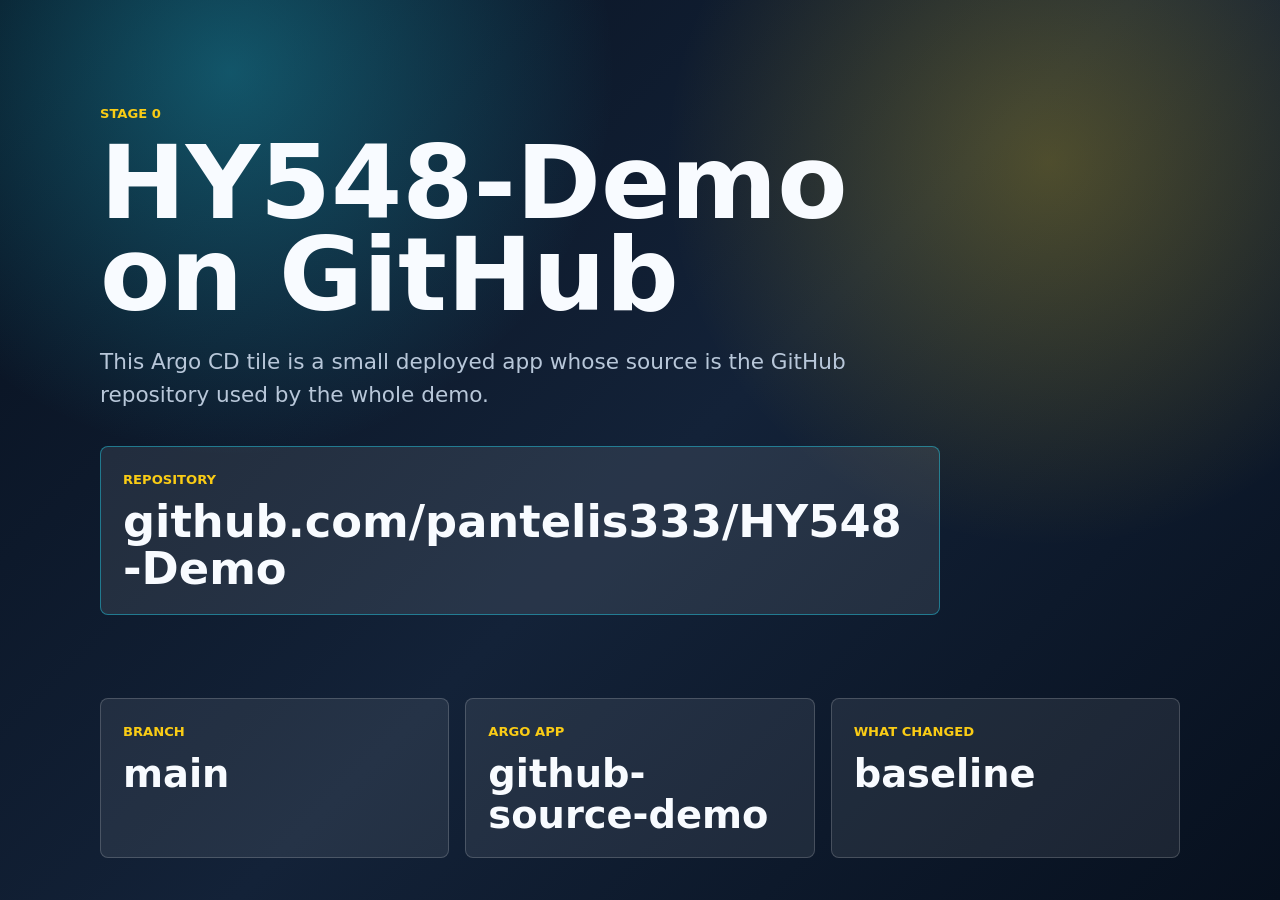
==== k8s/github-source-demo/site/index.html @ 2d61c533 "Add GitHub source demo application" ====
<!doctype html>
<html lang="en">
  <head>
    <meta charset="utf-8">
    <meta name="viewport" content="width=device-width, initial-scale=1">
    <title>HY548-Demo GitHub Source</title>
    <link rel="stylesheet" href="./styles.css">
    <script src="./app-config.js"></script>
  </head>
  <body>
    <main class="shell">
      <section class="hero" aria-label="GitHub source status">
        <p id="stage" class="eyebrow">Stage 0</p>
        <h1 id="headline">HY548-Demo on GitHub</h1>
        <p id="message" class="lede">
          This Argo CD application exists only to make the GitHub source visible as its own tile.
        </p>
        <div class="repo-panel">
          <span>Repository</span>
          <strong id="repo">github.com/pantelis333/HY548-Demo</strong>
        </div>
      </section>

      <section class="facts" aria-label="GitOps facts">
        <article>
          <span>Branch</span>
          <strong id="branch">main</strong>
        </article>
        <article>
          <span>Argo app</span>
          <strong id="appName">github-source-demo</strong>
        </article>
        <article>
          <span>What changed</span>
          <strong id="change">baseline</strong>
        </article>
      </section>
    </main>

    <script>
      const config = window.SOURCE_DEMO_CONFIG || {};
      const setText = (id, value) => {
        if (value) {
          document.getElementById(id).textContent = value;
        }
      };

      document.documentElement.style.setProperty("--accent", config.accent || "#22d3ee");
      document.documentElement.style.setProperty("--accent-two", config.accentTwo || "#facc15");
      setText("stage", config.stage);
      setText("headline", config.headline);
      setText("message", config.message);
      setText("repo", config.repo);
      setText("branch", config.branch);
      setText("appName", config.appName);
      setText("change", config.change);
    </script>
  </body>
</html>
---- k8s/github-source-demo/site/styles.css ----
:root {
  --accent: #22d3ee;
  --accent-two: #facc15;
  --bg: #08111f;
  --panel: rgba(255, 255, 255, 0.09);
  --line: rgba(255, 255, 255, 0.18);
  --text: #f8fbff;
  --muted: #b8c7d9;
  font-family: Inter, ui-sans-serif, system-ui, -apple-system, BlinkMacSystemFont, "Segoe UI", sans-serif;
}

* {
  box-sizing: border-box;
}

body {
  min-height: 100vh;
  margin: 0;
  color: var(--text);
  background:
    radial-gradient(circle at 18% 8%, color-mix(in srgb, var(--accent) 34%, transparent), transparent 24rem),
    radial-gradient(circle at 82% 18%, color-mix(in srgb, var(--accent-two) 26%, transparent), transparent 24rem),
    linear-gradient(135deg, #07101e 0%, #132238 52%, #07101e 100%);
}

.shell {
  width: min(1080px, calc(100% - 32px));
  min-height: 100vh;
  margin: 0 auto;
  padding: 42px 0;
  display: grid;
  grid-template-rows: 1fr auto;
  gap: 20px;
}

.hero {
  min-height: 58vh;
  display: flex;
  flex-direction: column;
  justify-content: center;
}

.eyebrow,
.facts span,
.repo-panel span {
  margin: 0;
  color: var(--accent-two);
  font-size: 0.82rem;
  font-weight: 900;
  letter-spacing: 0;
  text-transform: uppercase;
}

h1 {
  max-width: 880px;
  margin: 16px 0 0;
  font-size: clamp(3rem, 8vw, 7rem);
  line-height: 0.9;
  letter-spacing: 0;
}

.lede {
  max-width: 760px;
  margin: 24px 0 0;
  color: var(--muted);
  font-size: clamp(1.1rem, 2.2vw, 1.35rem);
  line-height: 1.55;
}

.repo-panel {
  width: min(100%, 840px);
  margin-top: 34px;
  border: 1px solid color-mix(in srgb, var(--accent) 46%, transparent);
  border-radius: 8px;
  padding: 22px;
  background: var(--panel);
}

.repo-panel strong {
  display: block;
  margin-top: 10px;
  overflow-wrap: anywhere;
  font-size: clamp(1.35rem, 3.8vw, 2.8rem);
  line-height: 1.05;
}

.facts {
  display: grid;
  grid-template-columns: repeat(3, minmax(0, 1fr));
  gap: 16px;
}

.facts article {
  min-height: 140px;
  border: 1px solid var(--line);
  border-radius: 8px;
  padding: 22px;
  background: rgba(255, 255, 255, 0.08);
}

.facts strong {
  display: block;
  margin-top: 14px;
  font-size: clamp(1.55rem, 3vw, 2.4rem);
  line-height: 1.05;
}

@media (max-width: 760px) {
  .facts {
    grid-template-columns: 1fr;
  }
}
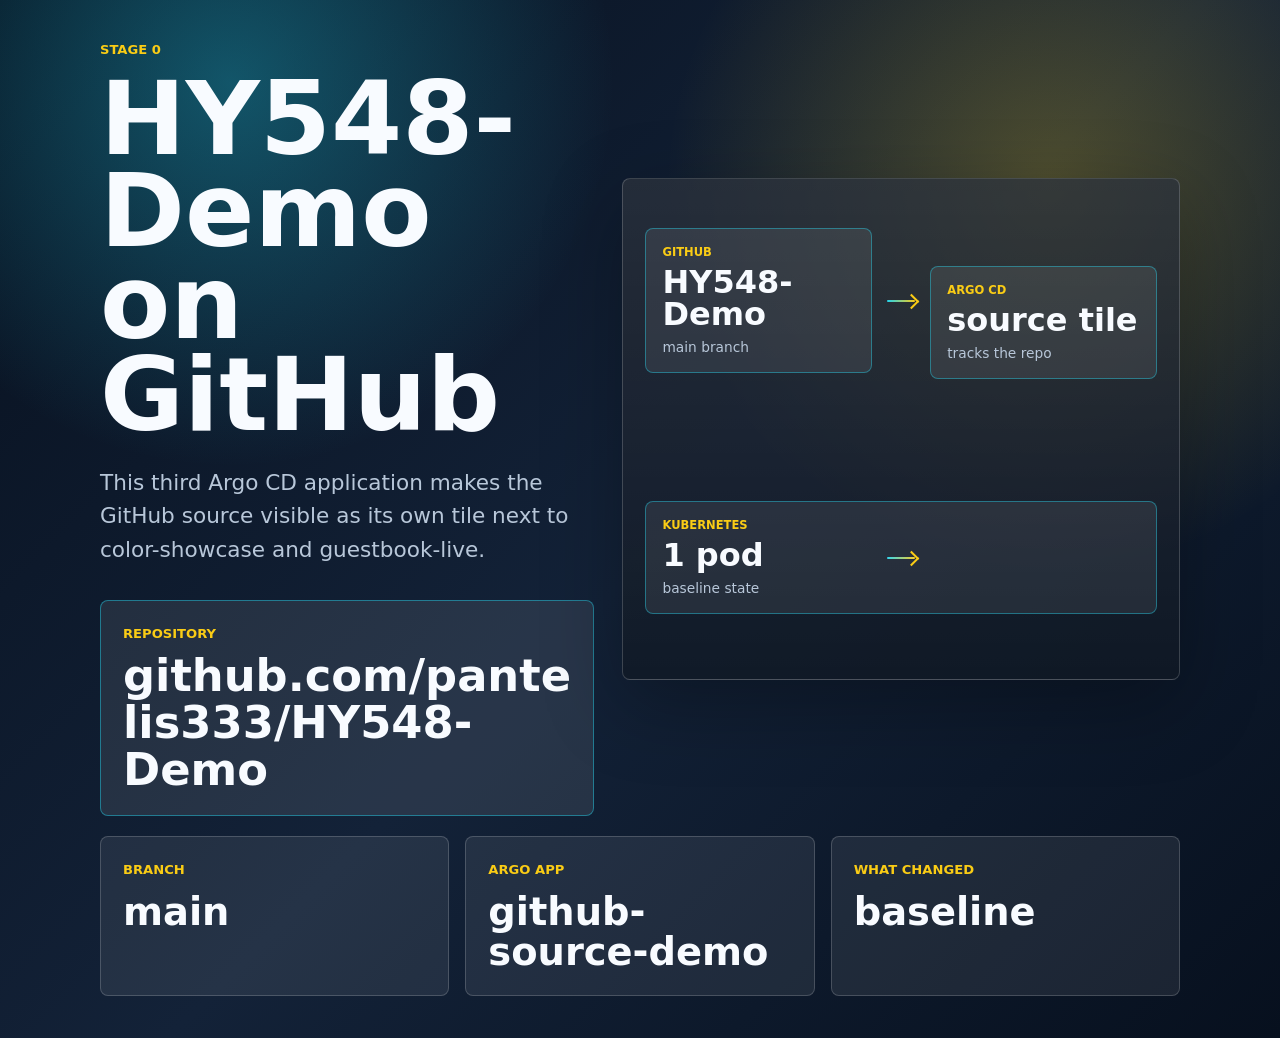
==== commit 9f51b730: "Make demos app-specific and expand source graph" ====
--- a/k8s/github-source-demo/site/index.html
+++ b/k8s/github-source-demo/site/index.html
@@ -10,14 +10,20 @@
   <body>
     <main class="shell">
       <section class="hero" aria-label="GitHub source status">
-        <p id="stage" class="eyebrow">Stage 0</p>
-        <h1 id="headline">HY548-Demo on GitHub</h1>
-        <p id="message" class="lede">
-          This Argo CD application exists only to make the GitHub source visible as its own tile.
-        </p>
-        <div class="repo-panel">
-          <span>Repository</span>
-          <strong id="repo">github.com/pantelis333/HY548-Demo</strong>
+        <div class="hero-copy">
+          <p id="stage" class="eyebrow">Stage 0</p>
+          <h1 id="headline">HY548-Demo on GitHub</h1>
+          <p id="message" class="lede">
+            This Argo CD application exists only to make the GitHub source visible as its own tile.
+          </p>
+          <div class="repo-panel">
+            <span>Repository</span>
+            <strong id="repo">github.com/pantelis333/HY548-Demo</strong>
+          </div>
+        </div>
+
+        <div class="flow-shell" aria-label="GitOps flow">
+          <div id="flow" class="flow"></div>
         </div>
       </section>
 
@@ -39,10 +45,34 @@
 
     <script>
       const config = window.SOURCE_DEMO_CONFIG || {};
+      const defaultSteps = [
+        { label: "GitHub", value: "HY548-Demo" },
+        { label: "Argo CD", value: "Application" },
+        { label: "Kubernetes", value: "1 pod" }
+      ];
       const setText = (id, value) => {
         if (value) {
           document.getElementById(id).textContent = value;
         }
+      };
+      const renderFlow = () => {
+        const steps = config.steps || defaultSteps;
+        const flow = document.getElementById("flow");
+        flow.className = `flow ${config.mode || "baseline"}`;
+        flow.innerHTML = "";
+
+        steps.forEach((step, index) => {
+          const node = document.createElement("article");
+          node.className = "flow-node";
+          node.innerHTML = `<span>${step.label}</span><strong>${step.value}</strong><small>${step.note || ""}</small>`;
+          flow.appendChild(node);
+
+          if (index < steps.length - 1) {
+            const arrow = document.createElement("div");
+            arrow.className = "flow-arrow";
+            flow.appendChild(arrow);
+          }
+        });
       };
 
       document.documentElement.style.setProperty("--accent", config.accent || "#22d3ee");
@@ -54,6 +84,7 @@
       setText("branch", config.branch);
       setText("appName", config.appName);
       setText("change", config.change);
+      renderFlow();
     </script>
   </body>
 </html>
--- a/k8s/github-source-demo/site/styles.css
+++ b/k8s/github-source-demo/site/styles.css
@@ -35,9 +35,10 @@
 
 .hero {
   min-height: 58vh;
-  display: flex;
-  flex-direction: column;
-  justify-content: center;
+  display: grid;
+  grid-template-columns: minmax(0, 0.94fr) minmax(360px, 1.06fr);
+  gap: 28px;
+  align-items: center;
 }
 
 .eyebrow,
@@ -84,6 +85,160 @@
   line-height: 1.05;
 }
 
+.flow-shell {
+  min-height: 500px;
+  border: 1px solid var(--line);
+  border-radius: 8px;
+  padding: 22px;
+  background:
+    linear-gradient(180deg, rgba(255, 255, 255, 0.12), rgba(255, 255, 255, 0.04)),
+    rgba(4, 12, 24, 0.72);
+  box-shadow: 0 24px 80px rgba(0, 0, 0, 0.28);
+}
+
+.flow {
+  min-height: 456px;
+  display: grid;
+  gap: 14px;
+  align-items: center;
+}
+
+.flow.baseline {
+  grid-template-columns: 1fr 30px 1fr;
+  grid-template-rows: 1fr 30px 1fr;
+}
+
+.flow.expanded {
+  grid-template-columns: repeat(3, minmax(0, 1fr));
+  grid-template-rows: repeat(3, minmax(112px, 1fr));
+}
+
+.flow-node {
+  min-width: 0;
+  min-height: 112px;
+  border: 1px solid color-mix(in srgb, var(--accent) 42%, transparent);
+  border-radius: 8px;
+  padding: 16px;
+  background: rgba(255, 255, 255, 0.08);
+  display: flex;
+  flex-direction: column;
+  justify-content: center;
+  gap: 7px;
+}
+
+.flow-node span {
+  color: var(--accent-two);
+  font-size: 0.72rem;
+  font-weight: 900;
+  text-transform: uppercase;
+}
+
+.flow-node strong {
+  font-size: clamp(1.25rem, 2.8vw, 2rem);
+  line-height: 1.02;
+}
+
+.flow-node small {
+  min-height: 18px;
+  color: var(--muted);
+  font-size: 0.86rem;
+  line-height: 1.35;
+}
+
+.flow-arrow {
+  justify-self: center;
+  align-self: center;
+  width: 28px;
+  height: 2px;
+  border-radius: 99px;
+  background: linear-gradient(90deg, var(--accent), var(--accent-two));
+}
+
+.flow-arrow::after {
+  content: "";
+  display: block;
+  width: 9px;
+  height: 9px;
+  margin: -4px 0 0 19px;
+  border-top: 2px solid var(--accent-two);
+  border-right: 2px solid var(--accent-two);
+  transform: rotate(45deg);
+}
+
+.flow.baseline .flow-node:nth-child(1) {
+  grid-column: 1;
+  grid-row: 1;
+}
+
+.flow.baseline .flow-arrow:nth-child(2) {
+  grid-column: 2;
+  grid-row: 1;
+}
+
+.flow.baseline .flow-node:nth-child(3) {
+  grid-column: 3;
+  grid-row: 1 / 3;
+}
+
+.flow.baseline .flow-arrow:nth-child(4) {
+  grid-column: 2;
+  grid-row: 3;
+}
+
+.flow.baseline .flow-node:nth-child(5) {
+  grid-column: 1 / 4;
+  grid-row: 3;
+}
+
+.flow.expanded .flow-node:nth-child(1) {
+  grid-column: 1;
+  grid-row: 1;
+}
+
+.flow.expanded .flow-arrow:nth-child(2) {
+  grid-column: 2;
+  grid-row: 1;
+}
+
+.flow.expanded .flow-node:nth-child(3) {
+  grid-column: 3;
+  grid-row: 1;
+}
+
+.flow.expanded .flow-arrow:nth-child(4) {
+  grid-column: 3;
+  grid-row: 2;
+  transform: rotate(90deg);
+}
+
+.flow.expanded .flow-node:nth-child(5) {
+  grid-column: 3;
+  grid-row: 3;
+}
+
+.flow.expanded .flow-arrow:nth-child(6) {
+  grid-column: 2;
+  grid-row: 3;
+  transform: rotate(180deg);
+}
+
+.flow.expanded .flow-node:nth-child(7) {
+  grid-column: 1;
+  grid-row: 3;
+}
+
+.flow.expanded .flow-arrow:nth-child(8) {
+  grid-column: 1;
+  grid-row: 2;
+  transform: rotate(270deg);
+}
+
+.flow.expanded .flow-node:nth-child(9) {
+  grid-column: 2;
+  grid-row: 2;
+  box-shadow: 0 0 0 1px color-mix(in srgb, var(--accent-two) 38%, transparent), 0 0 42px color-mix(in srgb, var(--accent) 30%, transparent);
+}
+
 .facts {
   display: grid;
   grid-template-columns: repeat(3, minmax(0, 1fr));
@@ -105,8 +260,30 @@
   line-height: 1.05;
 }
 
+@media (max-width: 900px) {
+  .hero {
+    grid-template-columns: 1fr;
+  }
+}
+
 @media (max-width: 760px) {
   .facts {
     grid-template-columns: 1fr;
   }
-}
+
+  .flow.baseline,
+  .flow.expanded {
+    grid-template-columns: 1fr;
+    grid-template-rows: auto;
+  }
+
+  .flow .flow-node,
+  .flow .flow-arrow {
+    grid-column: auto !important;
+    grid-row: auto !important;
+  }
+
+  .flow-arrow {
+    transform: rotate(90deg) !important;
+  }
+}
